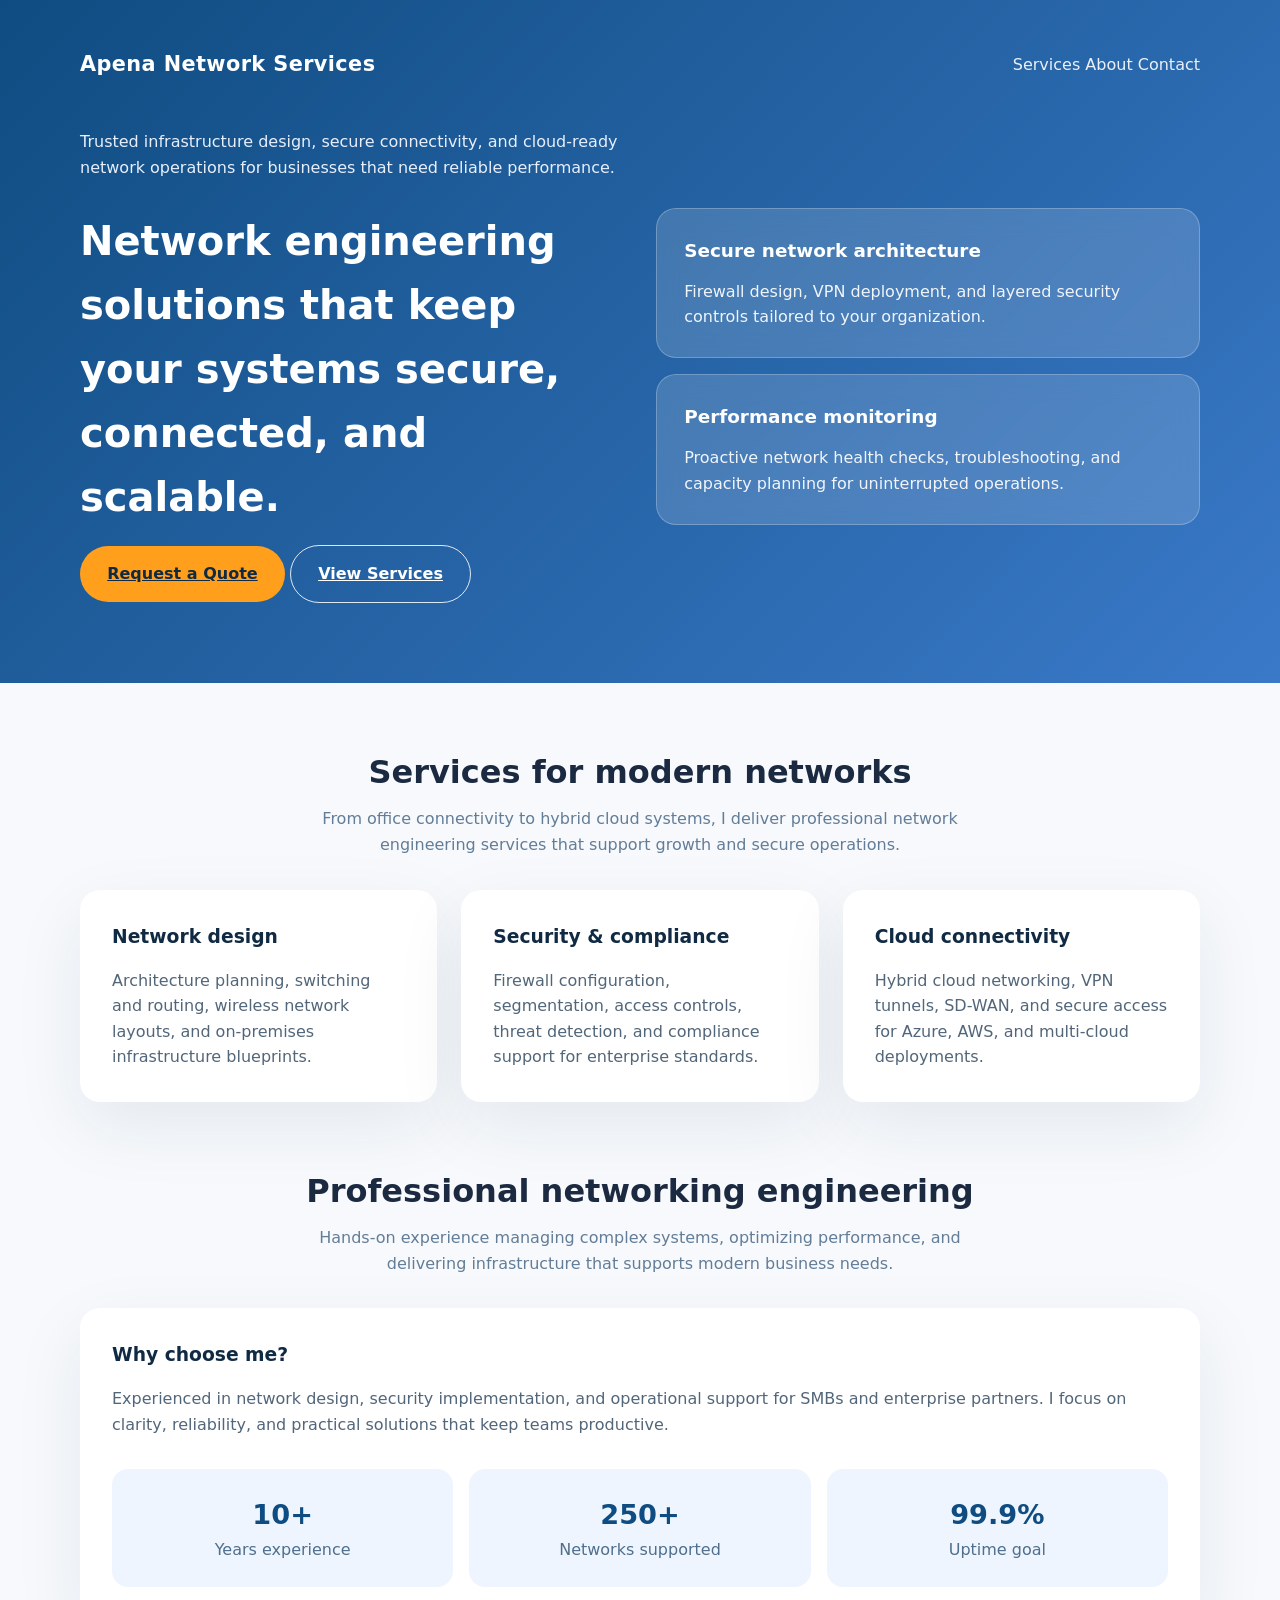
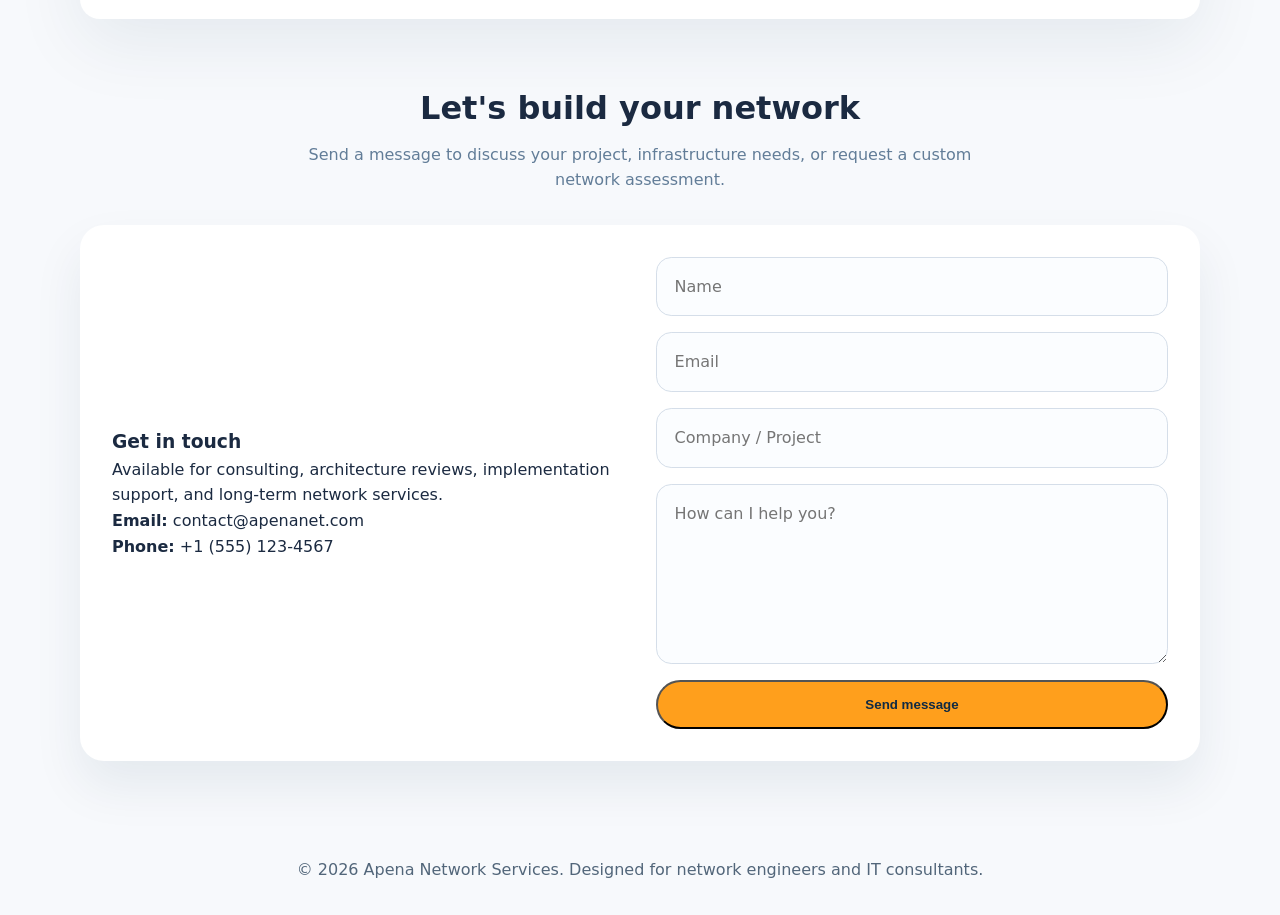
==== index.html @ ae5e53dd "first commit" ====
<!DOCTYPE html>
<html lang="en">
<head>
  <meta charset="UTF-8" />
  <meta name="viewport" content="width=device-width, initial-scale=1.0" />
  <title>Network Engineering Solutions | Business Website</title>
  <meta name="description" content="Professional network engineering services for small business, enterprise, and hybrid infrastructure." />
  <link rel="stylesheet" href="styles.css" />
</head>
<body>
  <header>
    <div class="container">
      <nav>
        <div class="brand">Apena Network Services</div>
        <div>
          <a href="#services">Services</a>
          <a href="#about">About</a>
          <a href="#contact">Contact</a>
        </div>
      </nav>
      <section class="hero">
        <div class="hero-copy">
          <p>Trusted infrastructure design, secure connectivity, and cloud-ready network operations for businesses that need reliable performance.</p>
          <h1>Network engineering solutions that keep your systems secure, connected, and scalable.</h1>
          <div>
            <a class="btn-primary" href="#contact">Request a Quote</a>
            <a class="btn-secondary" href="#services">View Services</a>
          </div>
        </div>
        <div class="hero-visual">
          <div class="card-highlight">
            <h3>Secure network architecture</h3>
            <p>Firewall design, VPN deployment, and layered security controls tailored to your organization.</p>
          </div>
          <div class="card-highlight">
            <h3>Performance monitoring</h3>
            <p>Proactive network health checks, troubleshooting, and capacity planning for uninterrupted operations.</p>
          </div>
        </div>
      </section>
    </div>
  </header>

  <main class="container">
    <section id="services">
      <div class="section-title">
        <h2>Services for modern networks</h2>
        <p>From office connectivity to hybrid cloud systems, I deliver professional network engineering services that support growth and secure operations.</p>
      </div>
      <div class="grid-3">
        <article class="card">
          <h3>Network design</h3>
          <p>Architecture planning, switching and routing, wireless network layouts, and on-premises infrastructure blueprints.</p>
        </article>
        <article class="card">
          <h3>Security & compliance</h3>
          <p>Firewall configuration, segmentation, access controls, threat detection, and compliance support for enterprise standards.</p>
        </article>
        <article class="card">
          <h3>Cloud connectivity</h3>
          <p>Hybrid cloud networking, VPN tunnels, SD-WAN, and secure access for Azure, AWS, and multi-cloud deployments.</p>
        </article>
      </div>
    </section>

    <section id="about" style="margin-top: 4rem;">
      <div class="section-title">
        <h2>Professional networking engineering</h2>
        <p>Hands-on experience managing complex systems, optimizing performance, and delivering infrastructure that supports modern business needs.</p>
      </div>
      <div class="card">
        <h3>Why choose me?</h3>
        <p>Experienced in network design, security implementation, and operational support for SMBs and enterprise partners. I focus on clarity, reliability, and practical solutions that keep teams productive.</p>
        <div class="stats">
          <div class="stat">
            <strong>10+</strong>
            <span>Years experience</span>
          </div>
          <div class="stat">
            <strong>250+</strong>
            <span>Networks supported</span>
          </div>
          <div class="stat">
            <strong>99.9%</strong>
            <span>Uptime goal</span>
          </div>
        </div>
      </div>
    </section>

    <section id="contact" style="margin-top: 4rem;">
      <div class="section-title">
        <h2>Let's build your network</h2>
        <p>Send a message to discuss your project, infrastructure needs, or request a custom network assessment.</p>
      </div>
      <div class="contact-card">
        <div>
          <h3>Get in touch</h3>
          <p>Available for consulting, architecture reviews, implementation support, and long-term network services.</p>
          <p><strong>Email:</strong> contact@apenanet.com</p>
          <p><strong>Phone:</strong> +1 (555) 123-4567</p>
        </div>
        <form>
          <input type="text" placeholder="Name" aria-label="Name" required />
          <input type="email" placeholder="Email" aria-label="Email" required />
          <input type="text" placeholder="Company / Project" aria-label="Company or project" />
          <textarea placeholder="How can I help you?" aria-label="Message" required></textarea>
          <button type="submit" class="btn-primary">Send message</button>
        </form>
      </div>
    </section>
  </main>

  <footer>
    <div class="container">
      <p>© 2026 Apena Network Services. Designed for network engineers and IT consultants.</p>
    </div>
  </footer>
</body>
</html>
---- styles.css ----
* {
  box-sizing: border-box;
  margin: 0;
  padding: 0;
}

:root {
  color-scheme: light;
  font-family: "Inter", system-ui, -apple-system, BlinkMacSystemFont, "Segoe UI", sans-serif;
  color: #1b2a41;
  background: #f7f9fc;
  line-height: 1.6;
}

body {
  min-height: 100vh;
}

.container {
  width: min(1120px, calc(100% - 2rem));
  margin: 0 auto;
}

header {
  background: linear-gradient(135deg, #0f4c81 0%, #3a79c8 100%);
  color: #fff;
  padding: 3rem 0 2rem;
}

nav {
  display: flex;
  align-items: center;
  justify-content: space-between;
  gap: 1rem;
}

.brand {
  font-size: 1.3rem;
  font-weight: 700;
  letter-spacing: 0.02em;
}

nav a {
  color: rgba(255,255,255,0.9);
  text-decoration: none;
  font-weight: 500;
}

.hero {
  display: grid;
  grid-template-columns: 1fr 1fr;
  gap: 2rem;
  align-items: center;
  padding: 3rem 0;
}

.hero-copy h1 {
  font-size: clamp(2.5rem, 3vw, 4rem);
  margin-bottom: 1rem;
}

.hero-copy p {
  max-width: 46rem;
  margin-bottom: 1.8rem;
  color: #e8effb;
}

.btn-primary,
.btn-secondary {
  display: inline-flex;
  align-items: center;
  justify-content: center;
  gap: 0.6rem;
  border-radius: 999px;
  padding: 0.95rem 1.7rem;
  font-weight: 600;
  transition: transform 0.2s ease, background-color 0.2s ease, color 0.2s ease;
}

.btn-primary {
  background: #ff9f1c;
  color: #102a43;
}

.btn-primary:hover,
.btn-secondary:hover {
  transform: translateY(-1px);
}

.btn-secondary {
  border: 1px solid rgba(255,255,255,0.85);
  color: #fff;
  background: transparent;
}

.hero-visual {
  display: grid;
  gap: 1rem;
}

.card-highlight {
  background: rgba(255,255,255,0.15);
  border: 1px solid rgba(255,255,255,0.24);
  border-radius: 1.25rem;
  padding: 1.7rem;
  backdrop-filter: blur(12px);
}

.card-highlight h3 {
  font-size: 1.15rem;
  margin-bottom: 0.85rem;
}

.card-highlight p {
  color: rgba(255,255,255,0.92);
}

main {
  padding: 4rem 0;
}

.section-title {
  text-align: center;
  margin-bottom: 2rem;
}

.section-title h2 {
  font-size: clamp(2rem, 2.5vw, 2.75rem);
  margin-bottom: 0.5rem;
}

.section-title p {
  max-width: 42rem;
  margin: 0 auto;
  color: #627d98;
}

.grid-3 {
  display: grid;
  grid-template-columns: repeat(3, minmax(0, 1fr));
  gap: 1.5rem;
}

.card {
  background: #fff;
  border-radius: 1.25rem;
  padding: 2rem;
  box-shadow: 0 24px 70px rgba(15, 45, 75, 0.08);
}

.card h3 {
  margin-bottom: 1rem;
  color: #102a43;
}

.card p {
  color: #52667a;
}

.stats {
  display: grid;
  grid-template-columns: repeat(3, minmax(0, 1fr));
  gap: 1rem;
  margin-top: 2rem;
}

.stat {
  background: #eef5ff;
  border-radius: 1rem;
  padding: 1.5rem;
  text-align: center;
}

.stat strong {
  display: block;
  font-size: 1.7rem;
  color: #0f4c81;
}

.stat span {
  color: #4f6f8c;
}

.contact-card {
  display: grid;
  grid-template-columns: 1fr 1fr;
  gap: 2rem;
  align-items: center;
  background: #fff;
  border-radius: 1.5rem;
  box-shadow: 0 25px 50px rgba(15, 45, 75, 0.08);
  padding: 2rem;
}

.contact-card form {
  display: grid;
  gap: 1rem;
}

input,
textarea {
  width: 100%;
  padding: 1rem 1.1rem;
  border: 1px solid #d5dee9;
  border-radius: 0.95rem;
  background: #fbfdff;
  color: #102a43;
  font: inherit;
}

textarea {
  min-height: 180px;
  resize: vertical;
}

footer {
  padding: 2rem 0;
  text-align: center;
  color: #52667a;
}

footer a {
  color: #0f4c81;
  text-decoration: none;
}

@media (max-width: 900px) {
  .hero,
  .contact-card {
    grid-template-columns: 1fr;
  }

  .grid-3,
  .stats {
    grid-template-columns: 1fr;
  }
}

@media (max-width: 640px) {
  header {
    padding: 2rem 0 1.5rem;
  }

  nav {
    flex-direction: column;
    align-items: flex-start;
  }

  .hero {
    padding: 2rem 0;
  }

  .hero-copy h1 {
    font-size: 2.5rem;
  }
}
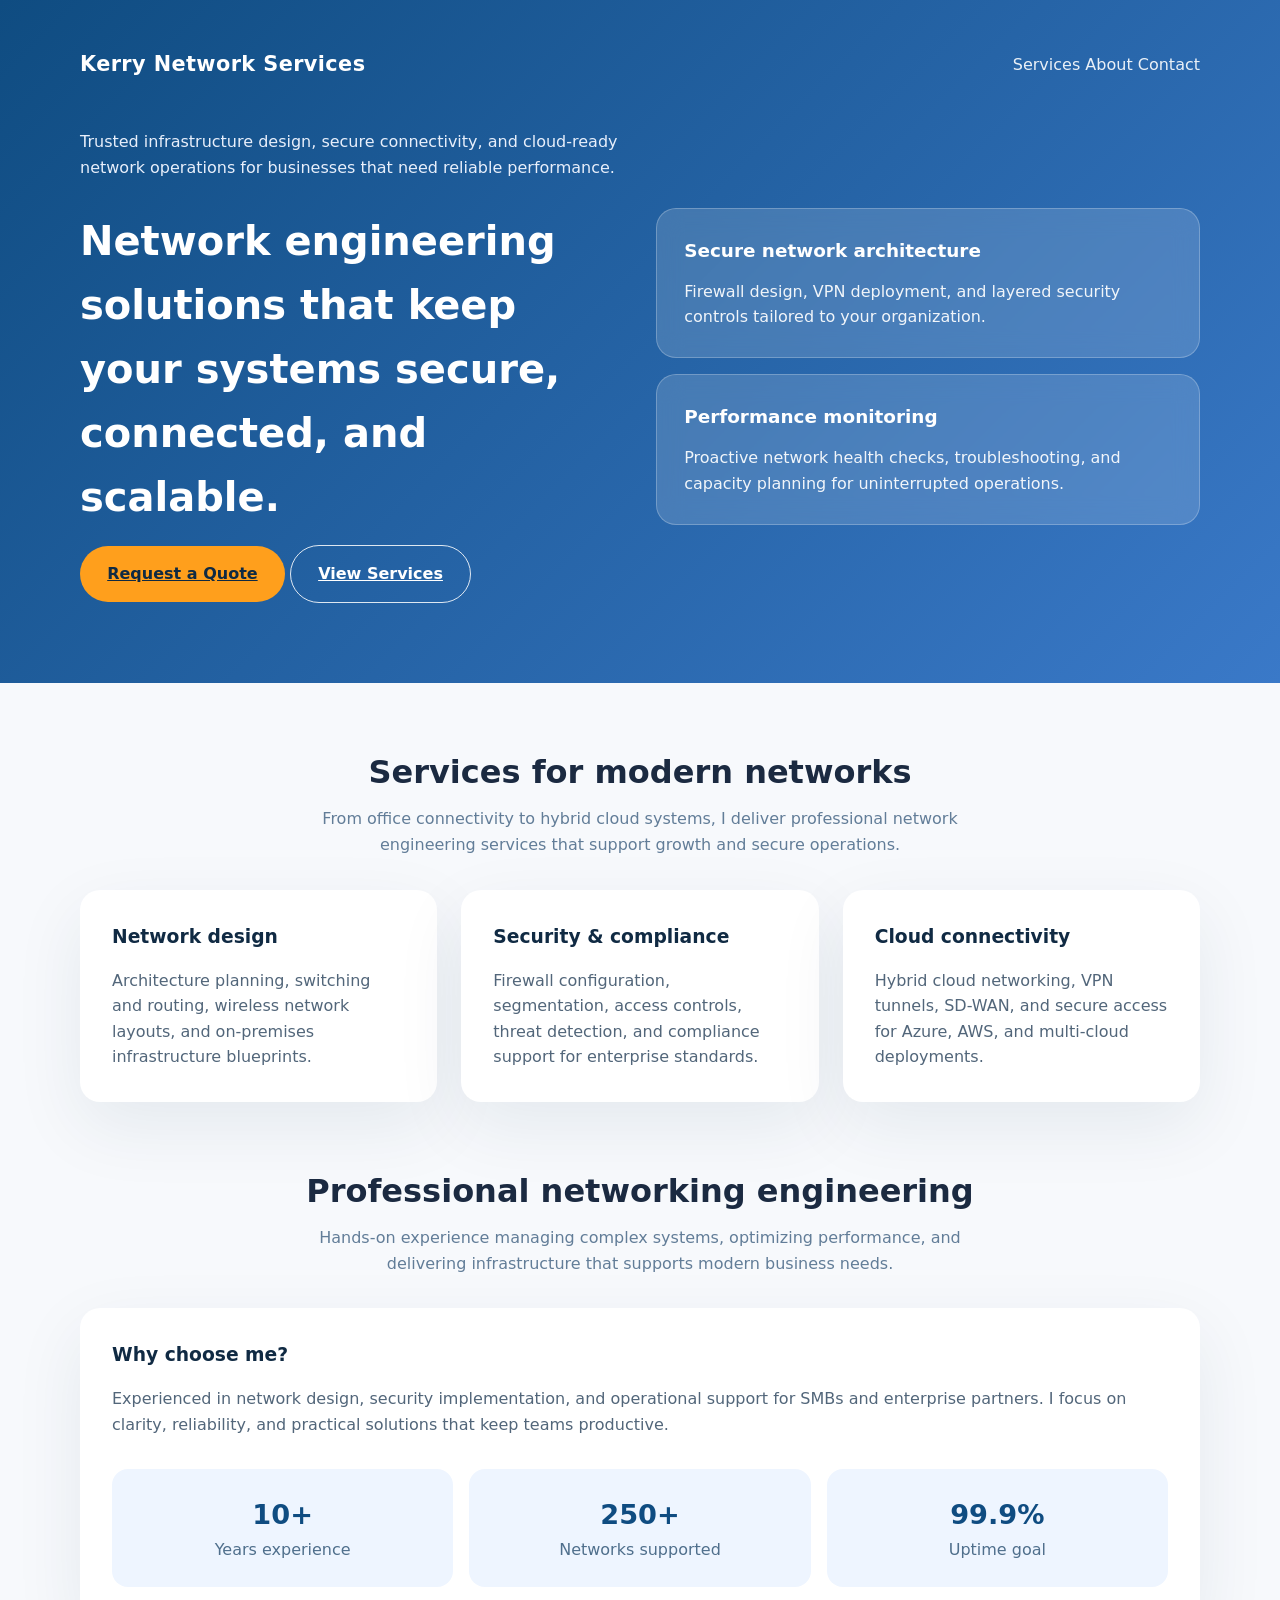
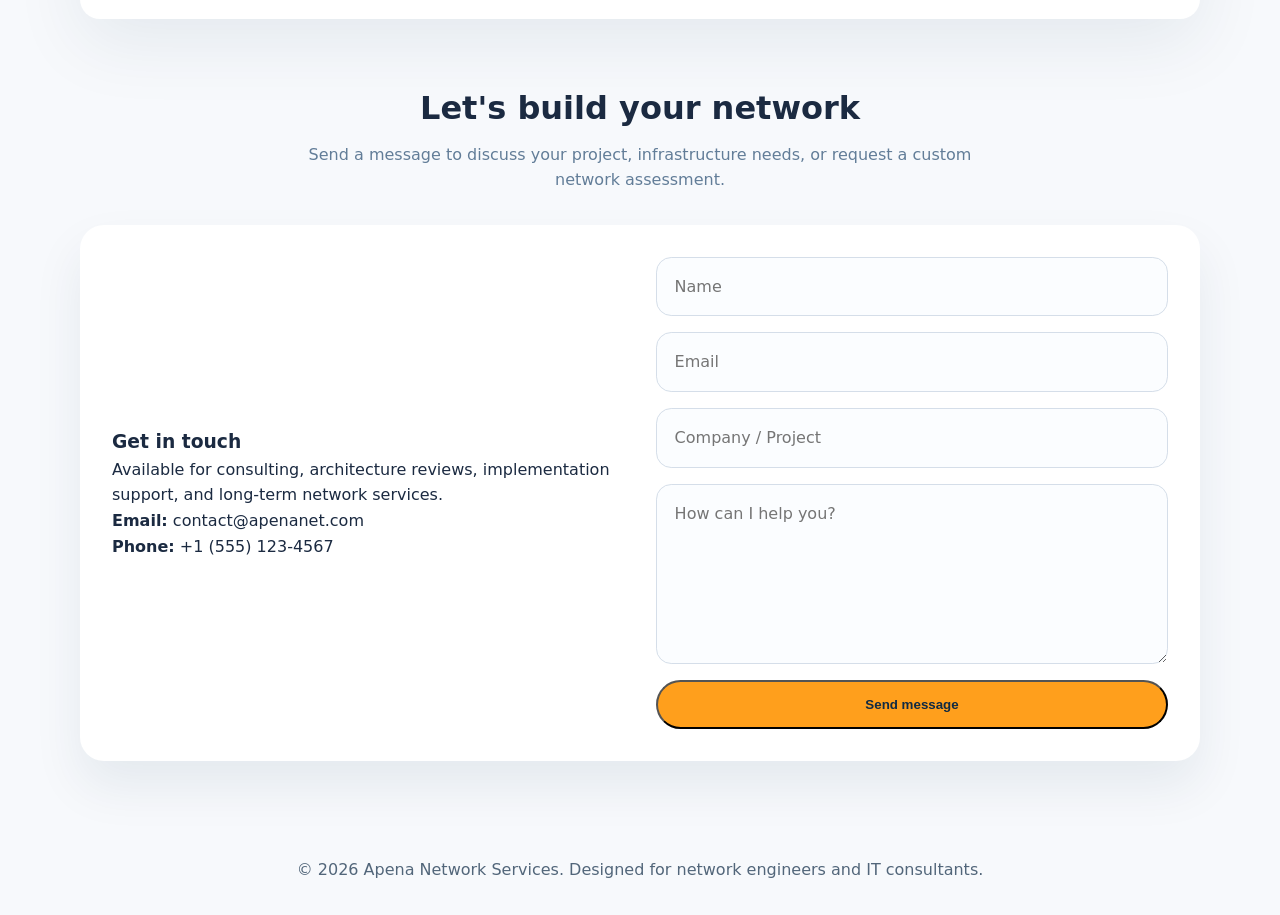
==== commit b46fd556: "V0.3 - Name change" ====
--- a/index.html
+++ b/index.html
@@ -3,7 +3,7 @@
 <head>
   <meta charset="UTF-8" />
   <meta name="viewport" content="width=device-width, initial-scale=1.0" />
-  <title>Network Engineering Solutions | Business Website</title>
+  <title>Network Engineering Solutions</title>
   <meta name="description" content="Professional network engineering services for small business, enterprise, and hybrid infrastructure." />
   <link rel="stylesheet" href="styles.css" />
 </head>
@@ -11,7 +11,7 @@
   <header>
     <div class="container">
       <nav>
-        <div class="brand">Apena Network Services</div>
+        <div class="brand">Kerry Network Services</div>
         <div>
           <a href="#services">Services</a>
           <a href="#about">About</a>
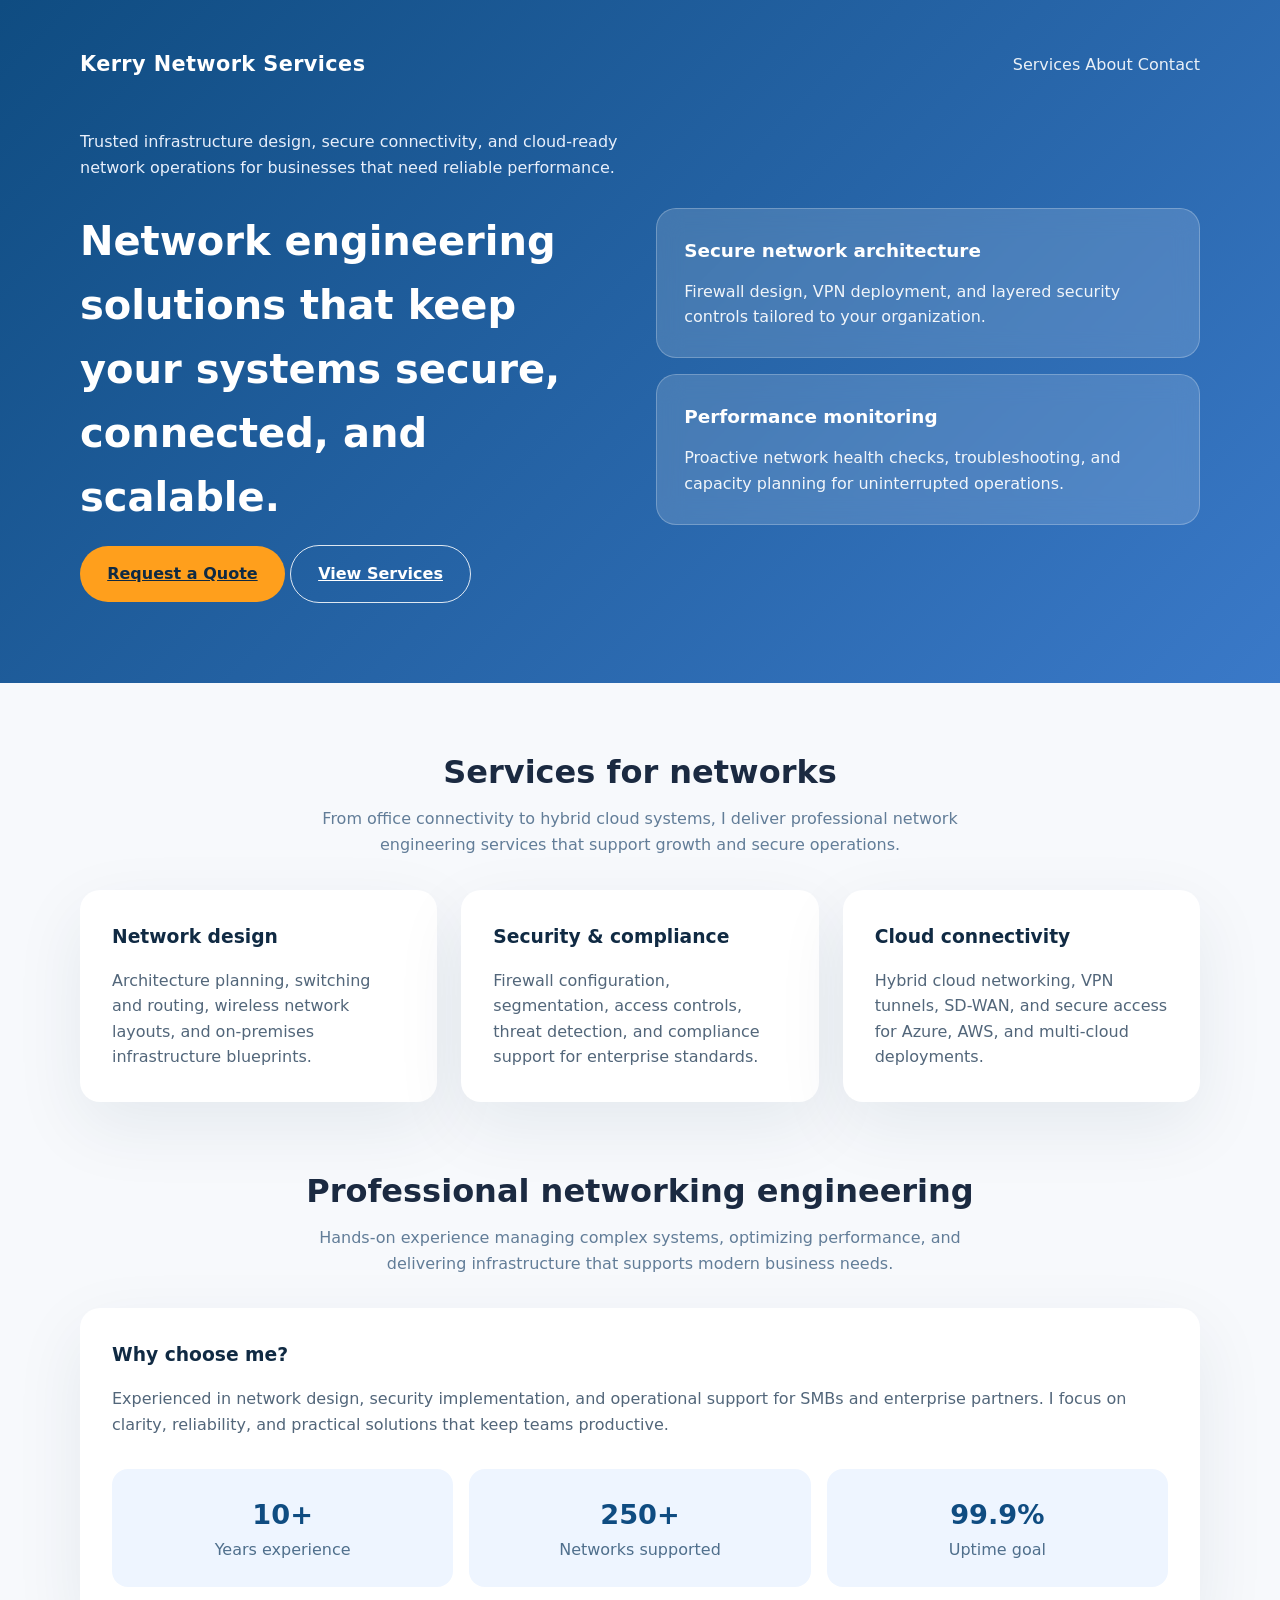
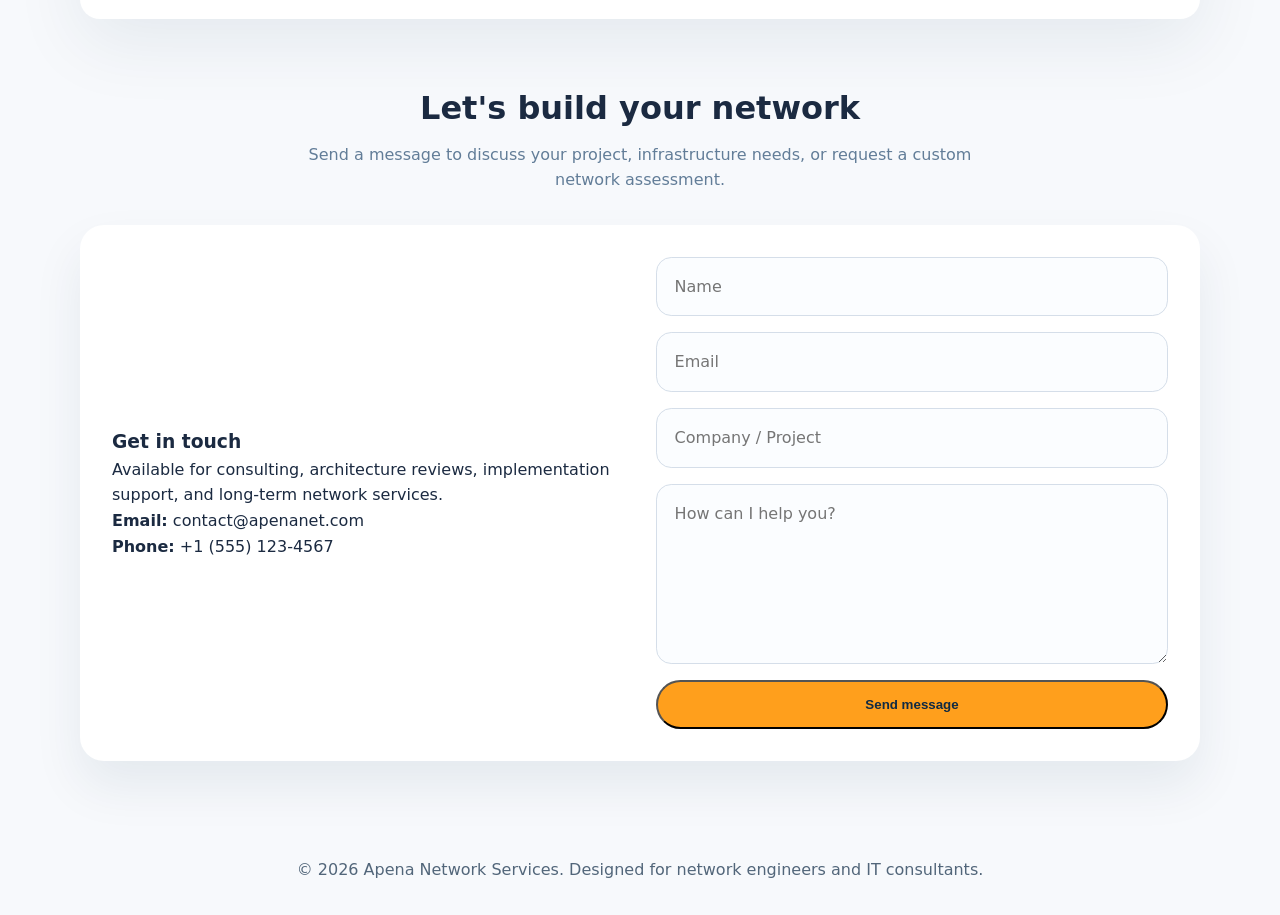
==== commit 5ca1863c: "I have rename a service" ====
--- a/index.html
+++ b/index.html
@@ -44,7 +44,7 @@
   <main class="container">
     <section id="services">
       <div class="section-title">
-        <h2>Services for modern networks</h2>
+        <h2>Services for networks</h2>
         <p>From office connectivity to hybrid cloud systems, I deliver professional network engineering services that support growth and secure operations.</p>
       </div>
       <div class="grid-3">
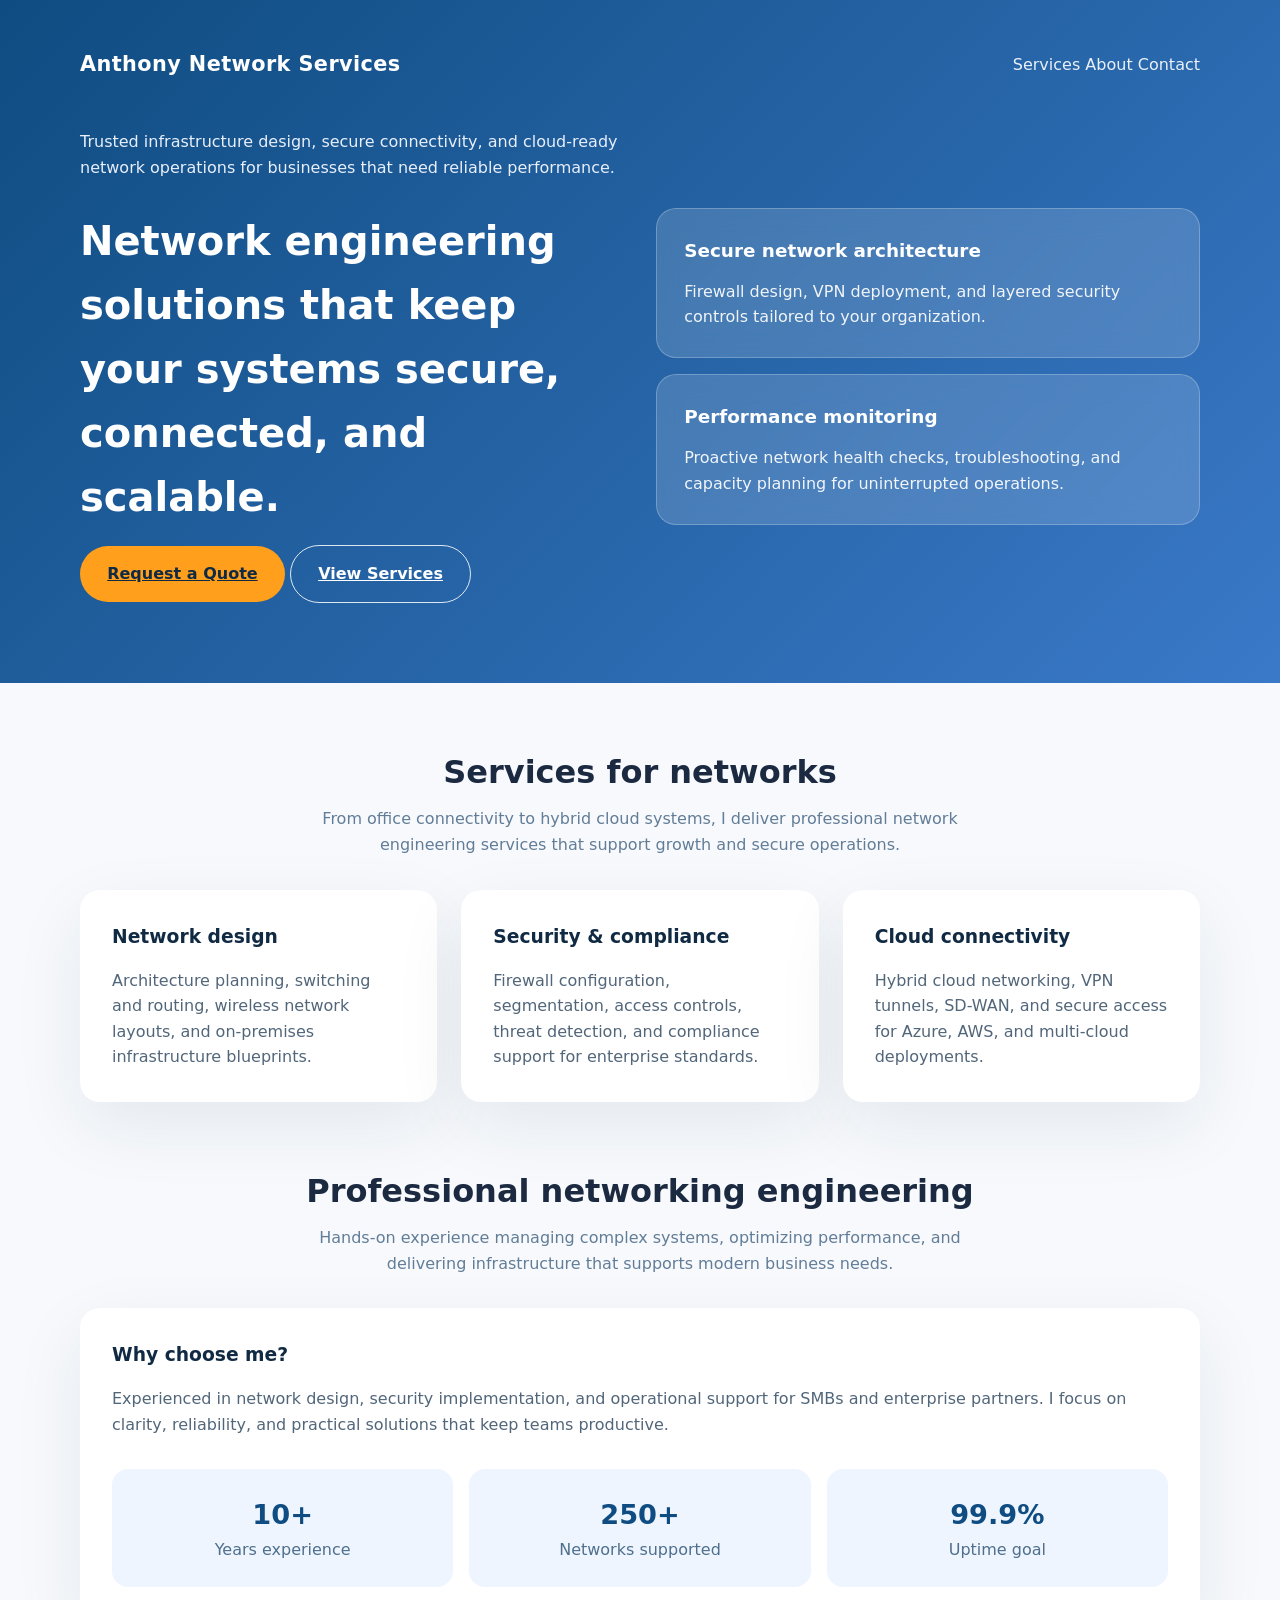
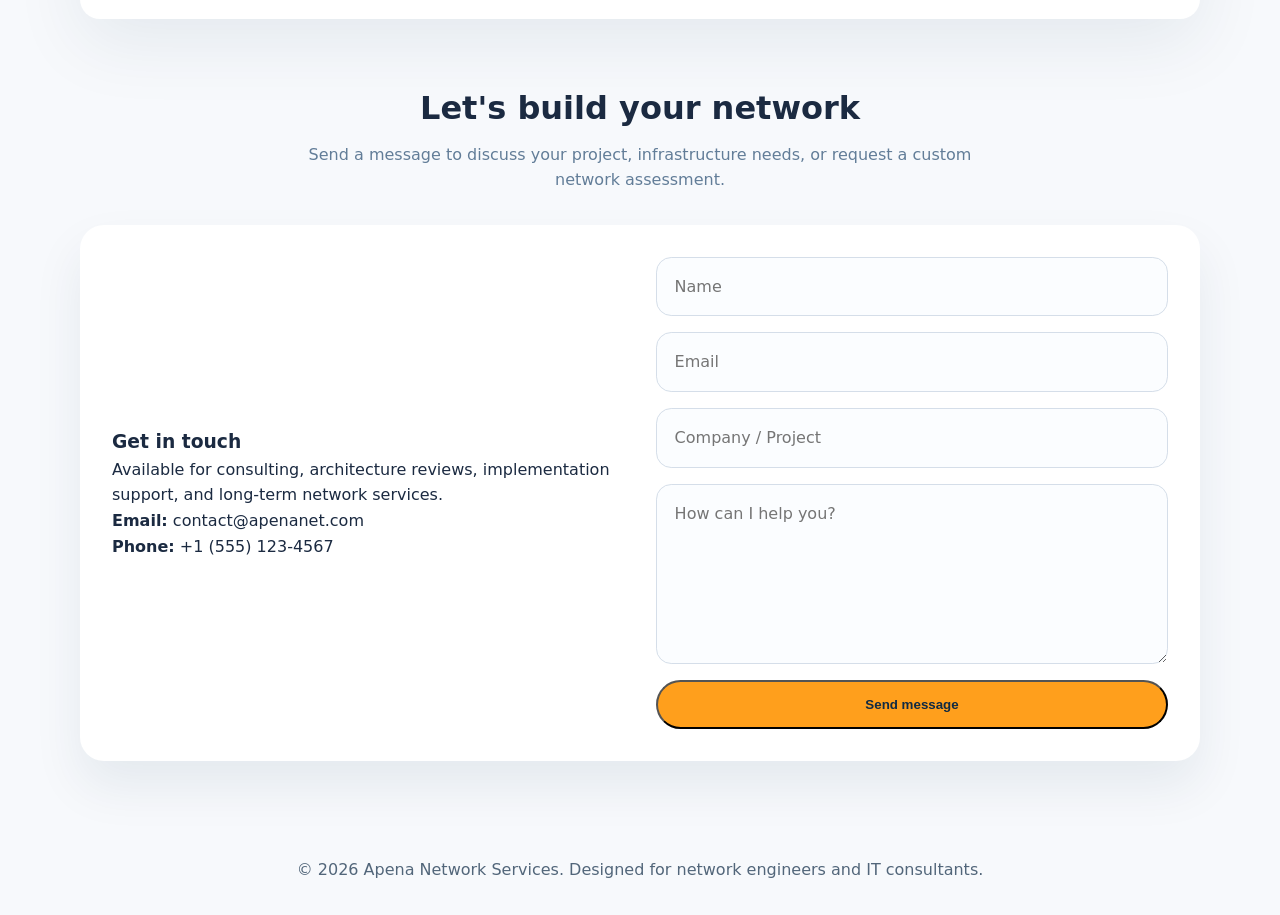
==== commit 0eaf13b3: "V0.4-name change" ====
--- a/index.html
+++ b/index.html
@@ -11,7 +11,7 @@
   <header>
     <div class="container">
       <nav>
-        <div class="brand">Kerry Network Services</div>
+        <div class="brand">Anthony Network Services</div>
         <div>
           <a href="#services">Services</a>
           <a href="#about">About</a>
